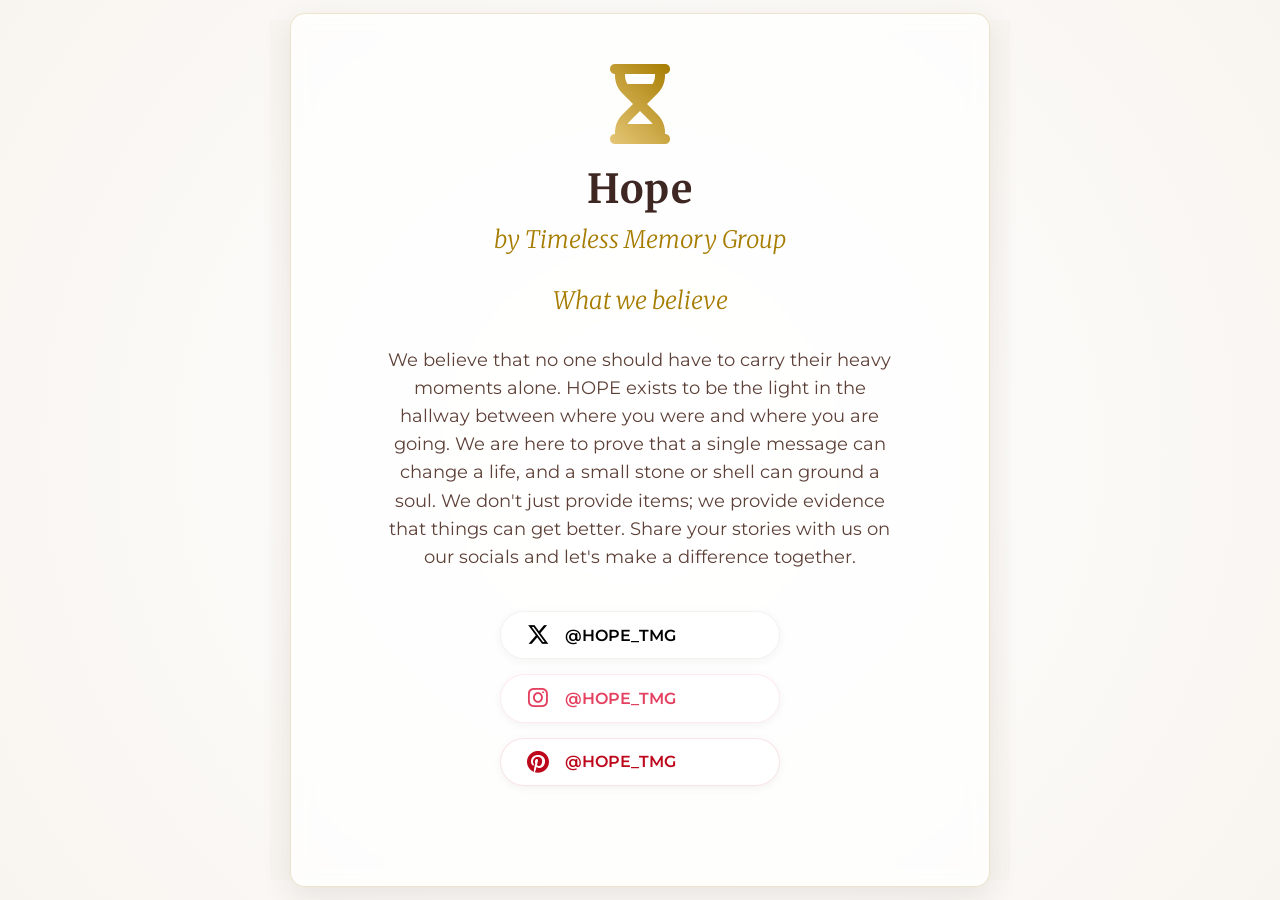
==== index.html @ baf40a37 "feat: uncomment Pinterest social media link." ====
<!DOCTYPE html>
<html lang="en">

<head>
    <meta charset="UTF-8">
    <meta name="viewport" content="width=device-width, initial-scale=1.0">
    <title>Timeless Memory Hope - Coming Soon</title>
    <link
        href="https://fonts.googleapis.com/css2?family=Merriweather:ital,wght@0,300;0,700;1,400&family=Montserrat:wght@300;400;600&display=swap"
        rel="stylesheet">
    <link rel="stylesheet" href="https://cdnjs.cloudflare.com/ajax/libs/font-awesome/6.5.1/css/all.min.css">

    <style>
        :root {
            /* Light Mode Color Palette (Default) */
            --gold-light: #e6c778;
            --gold-dark: #a67c00;
            --brown-deep: #3e2723;
            --bg-cream: #f8f5f0;
            --text-color: #5d4037;
            --card-bg: rgba(255, 255, 255, 0.8);
            --card-border: rgba(166, 124, 0, 0.2);
            --card-shadow: rgba(62, 39, 35, 0.1);
            --bg-gradient-center: #ffffff;
            --bg-gradient-outer: var(--bg-cream);
            --social-btn-bg: white;
            --social-btn-border: rgba(0, 0, 0, 0.05);
            --social-btn-shadow: rgba(0, 0, 0, 0.05);
            --x-twitter-color: #000000;
            --tiktok-color: #000000;
        }

        @media (prefers-color-scheme: dark) {
            :root {
                /* Dark Mode Color Palette */
                --gold-light: #e6c778;
                /* Keep gold lively */
                --gold-dark: #cfa015;
                /* Brighter gold for better contrast on dark */
                --brown-deep: #f8f5f0;
                /* Swap to cream for headings */
                --bg-cream: #121212;
                /* Deep dark background */
                --text-color: #d7ccc8;
                /* Softer light text for readability */
                --card-bg: rgba(30, 30, 30, 0.8);
                --card-border: rgba(230, 199, 120, 0.2);
                --card-shadow: rgba(0, 0, 0, 0.5);
                --bg-gradient-center: #1e1e1e;
                --bg-gradient-outer: #0a0a0a;
                --social-btn-bg: #222222;
                --social-btn-border: rgba(255, 255, 255, 0.1);
                --social-btn-shadow: rgba(0, 0, 0, 0.2);
                --x-twitter-color: #ffffff;
                --tiktok-color: #ffffff;
            }
        }

        * {
            margin: 0;
            padding: 0;
            box-sizing: border-box;
        }

        body,
        html {
            height: 100%;
            font-family: 'Montserrat', sans-serif;
            background-color: var(--bg-cream);
            /* A subtle, hopeful radial gradient background */
            background-image: radial-gradient(circle at center, var(--bg-gradient-center), var(--bg-gradient-outer));
            color: var(--text-color);
            display: flex;
            justify-content: center;
            align-items: center;
            text-align: center;
            padding: 20px;
        }

        /* Main container card */
        .container {
            max-width: 700px;
            width: 100%;
            padding: 50px 30px;
            background: var(--card-bg);
            border: 1px solid var(--card-border);
            border-radius: 15px;
            box-shadow: 0 10px 30px var(--card-shadow);
            backdrop-filter: blur(10px);
        }

        /* Logo Area Style */
        .logo-icon {
            font-size: 80px;
            /* Creating a gold gradient text effect for the icon */
            background: linear-gradient(45deg, var(--gold-light), var(--gold-dark));
            -webkit-background-clip: text;
            background-clip: text;
            -webkit-text-fill-color: transparent;
            margin-bottom: 20px;
            display: inline-block;
        }

        /* If using a real image instead of the font icon, style it like this: */
        .logo-image {
            max-width: 120px;
            height: auto;
            margin-bottom: 20px;
        }

        /* Main Title Style */
        h1 {
            font-family: 'Merriweather', serif;
            font-weight: 700;
            font-size: 2.5rem;
            color: var(--brown-deep);
            margin-bottom: 10px;
            letter-spacing: 1px;
        }

        /* "Work in Progress" subtitle */
        h2 {
            font-family: 'Merriweather', serif;
            font-weight: 300;
            font-style: italic;
            font-size: 1.5rem;
            color: var(--gold-dark);
            margin-bottom: 30px;
        }

        /* Descriptive paragraph */
        p.description {
            font-size: 1.1rem;
            line-height: 1.6;
            margin-bottom: 40px;
            max-width: 80%;
            margin-left: auto;
            margin-right: auto;
        }

        /* The Gold CTA Button */
        .cta-button {
            display: inline-block;
            text-decoration: none;
            padding: 15px 35px;
            font-family: 'Montserrat', sans-serif;
            font-weight: 600;
            text-transform: uppercase;
            letter-spacing: 1px;
            color: #fff;
            background: linear-gradient(to right, var(--gold-dark), var(--gold-light));
            border-radius: 50px;
            box-shadow: 0 5px 15px rgba(166, 124, 0, 0.4);
            transition: all 0.3s ease;
            border: none;
        }

        .cta-button:hover {
            transform: translateY(-3px);
            box-shadow: 0 8px 20px rgba(166, 124, 0, 0.6);
            background: linear-gradient(to right, var(--gold-light), var(--gold-dark));
        }

        /* Footer styles */
        .footer {
            margin-top: 50px;
            font-size: 0.85rem;
            color: var(--gold-dark);
            font-family: 'Merriweather', serif;
        }

        /* Responsive adjustments */
        @media (max-width: 768px) {
            .container {
                padding: 40px 25px;
            }

            p.description {
                max-width: 95%;
            }
        }

        @media (max-width: 480px) {
            h1 {
                font-size: 1.8rem;
            }

            h2 {
                font-size: 1.1rem;
                margin-bottom: 20px;
            }

            p.description {
                font-size: 1rem;
                max-width: 100%;
                margin-bottom: 30px;
            }

            .container {
                padding: 30px 15px;
            }

            .logo-icon {
                font-size: 60px;
                margin-bottom: 15px;
            }

            .social-links {
                width: 100%;
            }

            .social-links a {
                font-size: 0.95rem;
                padding: 12px 20px;
            }
        }

        @media (max-width: 350px) {
            h1 {
                font-size: 1.6rem;
            }

            p.description {
                font-size: 0.95rem;
            }

            .social-links a {
                gap: 10px;
                padding: 10px 15px;
            }
        }

        /* Social Media Styles */
        .social-links {
            margin-top: 30px;
            display: flex;
            flex-direction: column;
            align-items: center;
            gap: 15px;
        }

        .social-links a {
            text-decoration: none;
            display: flex;
            align-items: center;
            gap: 15px;
            transition: all 0.3s ease;
            font-size: 1rem;
            font-weight: 600;
            padding: 12px 25px;
            border-radius: 50px;
            width: 100%;
            max-width: 280px;
            border: 1px solid var(--social-btn-border);
            background: var(--social-btn-bg);
            box-shadow: 0 2px 10px var(--social-btn-shadow);
            box-sizing: border-box;
        }

        .social-links a i {
            font-size: 1.4rem;
            width: 24px;
            text-align: center;
        }

        /* Official Brand Colors */
        .social-links a.x-twitter {
            color: var(--x-twitter-color);
            border-color: var(--social-btn-border);
        }

        .social-links a.instagram {
            color: #E4405F;
            border-color: rgba(228, 64, 95, 0.1);
        }

        .social-links a.facebook {
            color: #1877F2;
            border-color: rgba(24, 119, 242, 0.1);
        }

        .social-links a.tiktok {
            color: var(--tiktok-color);
            border-color: var(--social-btn-border);
        }

        .social-links a.pinterest {
            color: #BD081C;
            border-color: rgba(189, 8, 28, 0.1);
        }

        .social-links a:hover {
            transform: translateX(10px);
            box-shadow: 0 5px 15px var(--card-shadow);
            filter: brightness(0.95);
        }
    </style>
</head>

<body>

    <div class="container">
        <header>
            <i class="fa-solid fa-hourglass-half logo-icon"></i>

            <h1>Hope</h1>
            <h2>by Timeless Memory Group</h2>
        </header>

        <main>
            <h2>What we believe</h2>
            <p class="description">
                We believe that no one should have to carry their heavy moments alone. HOPE exists to be the light in
                the hallway between where you were and where you are going. We are here to prove that a single message
                can change a life, and a small stone or shell can ground a soul. We don't just provide items; we provide
                evidence
                that things can get better. Share your stories with us on our socials and let's make a difference
                together.
            </p>

            <div class="social-links">
                <a href="https://x.com/HOPE_TMG" target="_blank" title="Follow us on X" class="x-twitter">
                    <i class="fa-brands fa-x-twitter"></i>
                    <span>@HOPE_TMG</span>
                </a>
                <a href="https://instagram.com/HOPE_TMG" target="_blank" title="Follow us on Instagram"
                    class="instagram">
                    <i class="fa-brands fa-instagram"></i>
                    <span>@HOPE_TMG</span>
                </a>
                <!-- <a href="https://facebook.com/HOPE_TMG" target="_blank" title="Follow us on Facebook" class="facebook">
                    <i class="fa-brands fa-facebook"></i>
                    <span>@HOPE_TMG</span>
                </a> -->
                <!-- <a href="https://www.tiktok.com/@HOPE_TMG" target="_blank" title="Follow us on TikTok" class="tiktok">
                    <i class="fa-brands fa-tiktok"></i>
                    <span>@HOPE_TMG</span>
                </a> -->
                <a href="https://pinterest.com/HOPE_TMG" target="_blank" title="Follow us on Pinterest"
                    class="pinterest">
                    <i class="fa-brands fa-pinterest"></i>
                    <span>@HOPE_TMG</span>
                </a>
            </div>

            <!--             <a href="https://hope.tmshort.link" class="cta-button" target="_blank">
                Visit hope.tmshort.link
            </a> -->
        </main>

        <footer class="footer">
            <!-- <p>by Timeless Memory Group</p> -->
        </footer>
    </div>

</body>

</html>
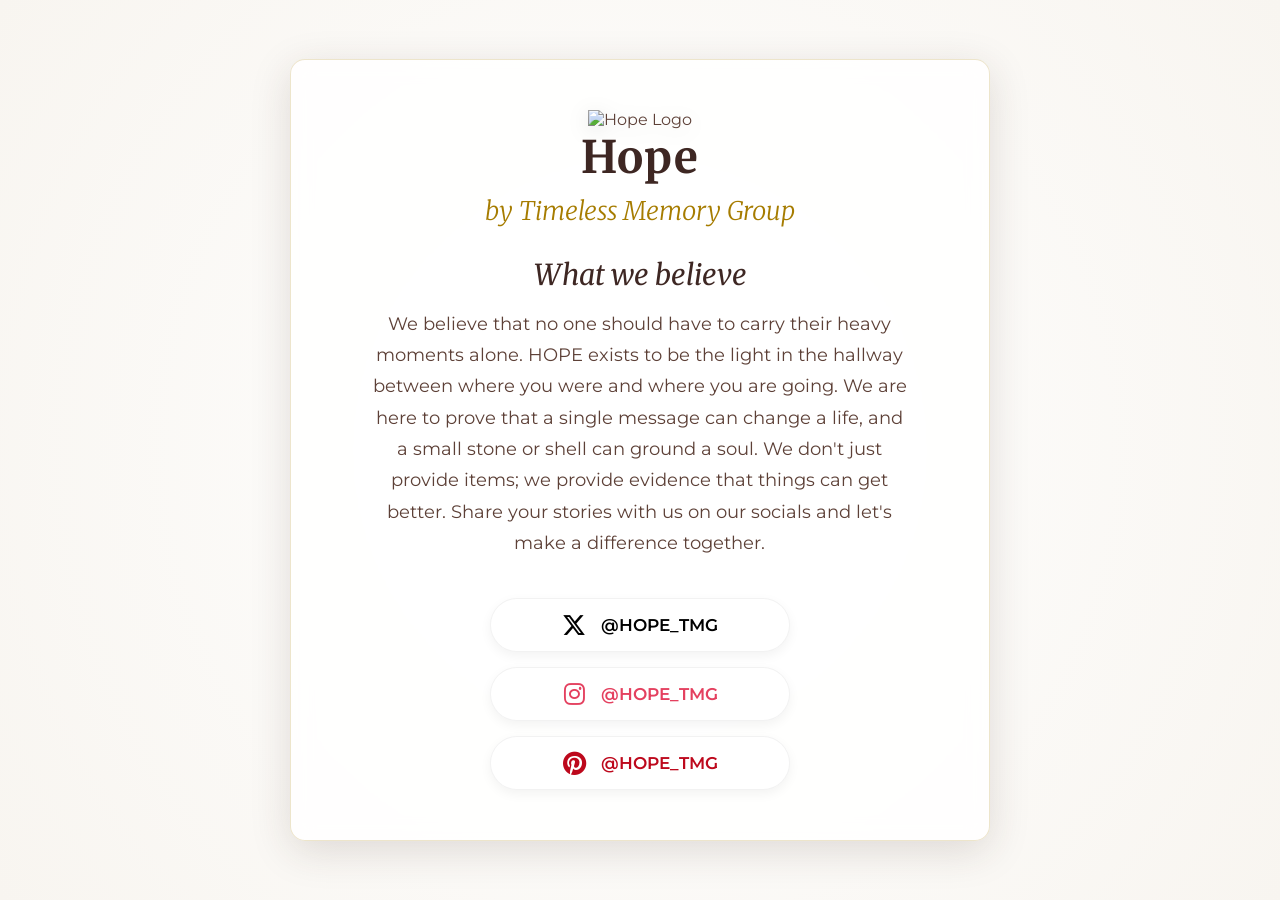
==== commit 5bcbae72: "feat(setup): add long path enable script and update troubleshooting docs" ====
--- a/index.html
+++ b/index.html
@@ -1,358 +1,95 @@
-<!DOCTYPE html>
-<html lang="en">
-
-<head>
-    <meta charset="UTF-8">
-    <meta name="viewport" content="width=device-width, initial-scale=1.0">
-    <title>Timeless Memory Hope - Coming Soon</title>
-    <link
-        href="https://fonts.googleapis.com/css2?family=Merriweather:ital,wght@0,300;0,700;1,400&family=Montserrat:wght@300;400;600&display=swap"
-        rel="stylesheet">
-    <link rel="stylesheet" href="https://cdnjs.cloudflare.com/ajax/libs/font-awesome/6.5.1/css/all.min.css">
-
-    <style>
-        :root {
-            /* Light Mode Color Palette (Default) */
-            --gold-light: #e6c778;
-            --gold-dark: #a67c00;
-            --brown-deep: #3e2723;
-            --bg-cream: #f8f5f0;
-            --text-color: #5d4037;
-            --card-bg: rgba(255, 255, 255, 0.8);
-            --card-border: rgba(166, 124, 0, 0.2);
-            --card-shadow: rgba(62, 39, 35, 0.1);
-            --bg-gradient-center: #ffffff;
-            --bg-gradient-outer: var(--bg-cream);
-            --social-btn-bg: white;
-            --social-btn-border: rgba(0, 0, 0, 0.05);
-            --social-btn-shadow: rgba(0, 0, 0, 0.05);
-            --x-twitter-color: #000000;
-            --tiktok-color: #000000;
-        }
-
-        @media (prefers-color-scheme: dark) {
-            :root {
-                /* Dark Mode Color Palette */
-                --gold-light: #e6c778;
-                /* Keep gold lively */
-                --gold-dark: #cfa015;
-                /* Brighter gold for better contrast on dark */
-                --brown-deep: #f8f5f0;
-                /* Swap to cream for headings */
-                --bg-cream: #121212;
-                /* Deep dark background */
-                --text-color: #d7ccc8;
-                /* Softer light text for readability */
-                --card-bg: rgba(30, 30, 30, 0.8);
-                --card-border: rgba(230, 199, 120, 0.2);
-                --card-shadow: rgba(0, 0, 0, 0.5);
-                --bg-gradient-center: #1e1e1e;
-                --bg-gradient-outer: #0a0a0a;
-                --social-btn-bg: #222222;
-                --social-btn-border: rgba(255, 255, 255, 0.1);
-                --social-btn-shadow: rgba(0, 0, 0, 0.2);
-                --x-twitter-color: #ffffff;
-                --tiktok-color: #ffffff;
-            }
-        }
-
-        * {
-            margin: 0;
-            padding: 0;
-            box-sizing: border-box;
-        }
-
-        body,
-        html {
-            height: 100%;
-            font-family: 'Montserrat', sans-serif;
-            background-color: var(--bg-cream);
-            /* A subtle, hopeful radial gradient background */
-            background-image: radial-gradient(circle at center, var(--bg-gradient-center), var(--bg-gradient-outer));
-            color: var(--text-color);
-            display: flex;
-            justify-content: center;
-            align-items: center;
-            text-align: center;
-            padding: 20px;
-        }
-
-        /* Main container card */
-        .container {
-            max-width: 700px;
-            width: 100%;
-            padding: 50px 30px;
-            background: var(--card-bg);
-            border: 1px solid var(--card-border);
-            border-radius: 15px;
-            box-shadow: 0 10px 30px var(--card-shadow);
-            backdrop-filter: blur(10px);
-        }
-
-        /* Logo Area Style */
-        .logo-icon {
-            font-size: 80px;
-            /* Creating a gold gradient text effect for the icon */
-            background: linear-gradient(45deg, var(--gold-light), var(--gold-dark));
-            -webkit-background-clip: text;
-            background-clip: text;
-            -webkit-text-fill-color: transparent;
-            margin-bottom: 20px;
-            display: inline-block;
-        }
-
-        /* If using a real image instead of the font icon, style it like this: */
-        .logo-image {
-            max-width: 120px;
-            height: auto;
-            margin-bottom: 20px;
-        }
-
-        /* Main Title Style */
-        h1 {
-            font-family: 'Merriweather', serif;
-            font-weight: 700;
-            font-size: 2.5rem;
-            color: var(--brown-deep);
-            margin-bottom: 10px;
-            letter-spacing: 1px;
-        }
-
-        /* "Work in Progress" subtitle */
-        h2 {
-            font-family: 'Merriweather', serif;
-            font-weight: 300;
-            font-style: italic;
-            font-size: 1.5rem;
-            color: var(--gold-dark);
-            margin-bottom: 30px;
-        }
-
-        /* Descriptive paragraph */
-        p.description {
-            font-size: 1.1rem;
-            line-height: 1.6;
-            margin-bottom: 40px;
-            max-width: 80%;
-            margin-left: auto;
-            margin-right: auto;
-        }
-
-        /* The Gold CTA Button */
-        .cta-button {
-            display: inline-block;
-            text-decoration: none;
-            padding: 15px 35px;
-            font-family: 'Montserrat', sans-serif;
-            font-weight: 600;
-            text-transform: uppercase;
-            letter-spacing: 1px;
-            color: #fff;
-            background: linear-gradient(to right, var(--gold-dark), var(--gold-light));
-            border-radius: 50px;
-            box-shadow: 0 5px 15px rgba(166, 124, 0, 0.4);
-            transition: all 0.3s ease;
-            border: none;
-        }
-
-        .cta-button:hover {
-            transform: translateY(-3px);
-            box-shadow: 0 8px 20px rgba(166, 124, 0, 0.6);
-            background: linear-gradient(to right, var(--gold-light), var(--gold-dark));
-        }
-
-        /* Footer styles */
-        .footer {
-            margin-top: 50px;
-            font-size: 0.85rem;
-            color: var(--gold-dark);
-            font-family: 'Merriweather', serif;
-        }
-
-        /* Responsive adjustments */
-        @media (max-width: 768px) {
-            .container {
-                padding: 40px 25px;
-            }
-
-            p.description {
-                max-width: 95%;
-            }
-        }
-
-        @media (max-width: 480px) {
-            h1 {
-                font-size: 1.8rem;
-            }
-
-            h2 {
-                font-size: 1.1rem;
-                margin-bottom: 20px;
-            }
-
-            p.description {
-                font-size: 1rem;
-                max-width: 100%;
-                margin-bottom: 30px;
-            }
-
-            .container {
-                padding: 30px 15px;
-            }
-
-            .logo-icon {
-                font-size: 60px;
-                margin-bottom: 15px;
-            }
-
-            .social-links {
-                width: 100%;
-            }
-
-            .social-links a {
-                font-size: 0.95rem;
-                padding: 12px 20px;
-            }
-        }
-
-        @media (max-width: 350px) {
-            h1 {
-                font-size: 1.6rem;
-            }
-
-            p.description {
-                font-size: 0.95rem;
-            }
-
-            .social-links a {
-                gap: 10px;
-                padding: 10px 15px;
-            }
-        }
-
-        /* Social Media Styles */
-        .social-links {
-            margin-top: 30px;
-            display: flex;
-            flex-direction: column;
-            align-items: center;
-            gap: 15px;
-        }
-
-        .social-links a {
-            text-decoration: none;
-            display: flex;
-            align-items: center;
-            gap: 15px;
-            transition: all 0.3s ease;
-            font-size: 1rem;
-            font-weight: 600;
-            padding: 12px 25px;
-            border-radius: 50px;
-            width: 100%;
-            max-width: 280px;
-            border: 1px solid var(--social-btn-border);
-            background: var(--social-btn-bg);
-            box-shadow: 0 2px 10px var(--social-btn-shadow);
-            box-sizing: border-box;
-        }
-
-        .social-links a i {
-            font-size: 1.4rem;
-            width: 24px;
-            text-align: center;
-        }
-
-        /* Official Brand Colors */
-        .social-links a.x-twitter {
-            color: var(--x-twitter-color);
-            border-color: var(--social-btn-border);
-        }
-
-        .social-links a.instagram {
-            color: #E4405F;
-            border-color: rgba(228, 64, 95, 0.1);
-        }
-
-        .social-links a.facebook {
-            color: #1877F2;
-            border-color: rgba(24, 119, 242, 0.1);
-        }
-
-        .social-links a.tiktok {
-            color: var(--tiktok-color);
-            border-color: var(--social-btn-border);
-        }
-
-        .social-links a.pinterest {
-            color: #BD081C;
-            border-color: rgba(189, 8, 28, 0.1);
-        }
-
-        .social-links a:hover {
-            transform: translateX(10px);
-            box-shadow: 0 5px 15px var(--card-shadow);
-            filter: brightness(0.95);
-        }
-    </style>
-</head>
-
-<body>
-
-    <div class="container">
-        <header>
-            <i class="fa-solid fa-hourglass-half logo-icon"></i>
-
-            <h1>Hope</h1>
-            <h2>by Timeless Memory Group</h2>
-        </header>
-
-        <main>
-            <h2>What we believe</h2>
-            <p class="description">
-                We believe that no one should have to carry their heavy moments alone. HOPE exists to be the light in
-                the hallway between where you were and where you are going. We are here to prove that a single message
-                can change a life, and a small stone or shell can ground a soul. We don't just provide items; we provide
-                evidence
-                that things can get better. Share your stories with us on our socials and let's make a difference
-                together.
-            </p>
-
-            <div class="social-links">
-                <a href="https://x.com/HOPE_TMG" target="_blank" title="Follow us on X" class="x-twitter">
-                    <i class="fa-brands fa-x-twitter"></i>
-                    <span>@HOPE_TMG</span>
-                </a>
-                <a href="https://instagram.com/HOPE_TMG" target="_blank" title="Follow us on Instagram"
-                    class="instagram">
-                    <i class="fa-brands fa-instagram"></i>
-                    <span>@HOPE_TMG</span>
-                </a>
-                <!-- <a href="https://facebook.com/HOPE_TMG" target="_blank" title="Follow us on Facebook" class="facebook">
-                    <i class="fa-brands fa-facebook"></i>
-                    <span>@HOPE_TMG</span>
-                </a> -->
-                <!-- <a href="https://www.tiktok.com/@HOPE_TMG" target="_blank" title="Follow us on TikTok" class="tiktok">
-                    <i class="fa-brands fa-tiktok"></i>
-                    <span>@HOPE_TMG</span>
-                </a> -->
-                <a href="https://pinterest.com/HOPE_TMG" target="_blank" title="Follow us on Pinterest"
-                    class="pinterest">
-                    <i class="fa-brands fa-pinterest"></i>
-                    <span>@HOPE_TMG</span>
-                </a>
-            </div>
-
-            <!--             <a href="https://hope.tmshort.link" class="cta-button" target="_blank">
-                Visit hope.tmshort.link
-            </a> -->
-        </main>
-
-        <footer class="footer">
-            <!-- <p>by Timeless Memory Group</p> -->
-        </footer>
-    </div>
-
-</body>
-
+<!DOCTYPE html>
+<html lang="en">
+
+<head>
+    <meta charset="UTF-8">
+    <meta name="viewport" content="width=device-width, initial-scale=1.0">
+    <title>Hope by Timeless Memory Group</title>
+    
+    <!-- SEO Meta Tags -->
+    <meta name="description" content="HOPE exists to be the light in the hallway between where you were and where you are going. We provide evidence that things can get better. share your stories with us.">
+    <meta name="keywords" content="hope, timeless memory group, mental health support, spreading hope, community, inspiration">
+    <meta name="author" content="Timeless Memory Group">
+    <link rel="canonical" href="https://hope.timelessmemorygroup.com/">
+    
+    <!-- Open Graph / Facebook -->
+    <meta property="og:type" content="website">
+    <meta property="og:url" content="https://hope.timelessmemorygroup.com/">
+    <meta property="og:title" content="Hope by Timeless Memory Group">
+    <meta property="og:description" content="No one should have to carry their heavy moments alone. HOPE exists to be the light in the hallway.">
+    <meta property="og:image" content="TM_HOPE_ICON_TRANSPARENT.png">
+
+    <!-- Twitter -->
+    <meta property="twitter:card" content="summary_large_image">
+    <meta property="twitter:url" content="https://hope.timelessmemorygroup.com/">
+    <meta property="twitter:title" content="Hope by Timeless Memory Group">
+    <meta property="twitter:description" content="No one should have to carry their heavy moments alone. HOPE exists to be the light in the hallway.">
+    <meta property="twitter:image" content="TM_HOPE_ICON_TRANSPARENT.png">
+
+    <!-- Google tag (gtag.js) - Analytics -->
+    <script async src="https://www.googletagmanager.com/gtag/js?id=G-XXXXXXXXXX"></script>
+    <script>
+      window.dataLayer = window.dataLayer || [];
+      function gtag(){dataLayer.push(arguments);}
+      gtag('js', new Date());
+
+      gtag('config', 'G-XXXXXXXXXX');
+    </script>
+    <!-- Use the specific image as the favicon -->
+    <link rel="icon" type="image/png" href="TM_HOPE_ICON_TRANSPARENT.png">
+
+    <link href="https://fonts.googleapis.com/css2?family=Merriweather:ital,wght@0,300;0,700;1,400&family=Montserrat:wght@300;400;600&display=swap" rel="stylesheet">
+    <link rel="stylesheet" href="https://cdnjs.cloudflare.com/ajax/libs/font-awesome/6.5.1/css/all.min.css">
+
+    <!-- Styles are now completely separated into style.css -->
+    <link rel="stylesheet" href="style.css">
+</head>
+
+<body>
+
+    <div class="container fade-in">
+        <header>
+            <!-- Replace the old icon with the new specific image -->
+            <img src="TM_HOPE_ICON_TRANSPARENT.png" alt="Hope Logo" class="logo-image">
+
+            <h1>Hope</h1>
+            <h2>by <a href="https://timelessmemory.group" target="_blank" class="tmg-link">Timeless Memory Group</a></h2>
+        </header>
+
+        <main>
+            <h2>What we believe</h2>
+            <p class="description">
+                We believe that no one should have to carry their heavy moments alone. HOPE exists to be the light in
+                the hallway between where you were and where you are going. We are here to prove that a single message
+                can change a life, and a small stone or shell can ground a soul. We don't just provide items; we provide
+                evidence that things can get better. Share your stories with us on our socials and let's make a difference
+                together.
+            </p>
+
+            <div class="social-links">
+                <a href="https://x.com/HOPE_TMG" target="_blank" title="Follow us on X" class="x-twitter">
+                    <i class="fa-brands fa-x-twitter"></i>
+                    <span>@HOPE_TMG</span>
+                </a>
+                <a href="https://instagram.com/HOPE_TMG" target="_blank" title="Follow us on Instagram" class="instagram">
+                    <i class="fa-brands fa-instagram"></i>
+                    <span>@HOPE_TMG</span>
+                </a>
+                <a href="https://pinterest.com/HOPE_TMG" target="_blank" title="Follow us on Pinterest" class="pinterest">
+                    <i class="fa-brands fa-pinterest"></i>
+                    <span>@HOPE_TMG</span>
+                </a>
+            </div>
+        </main>
+
+        <footer class="footer">
+            <!-- <p>by Timeless Memory Group</p> -->
+        </footer>
+    </div>
+
+    <!-- Javascript behaviour has been separated to script.js -->
+    <script src="script.js"></script>
+
+</body>
+
 </html>
--- a/style.css
+++ b/style.css
@@ -0,0 +1,288 @@
+:root {
+    /* Light Mode Color Palette (Default) */
+    --gold-light: #e6c778;
+    --gold-dark: #a67c00;
+    --brown-deep: #3e2723;
+    --bg-cream: #f8f5f0;
+    --text-color: #5d4037;
+    --card-bg: rgba(255, 255, 255, 0.85);
+    --card-border: rgba(166, 124, 0, 0.2);
+    --card-shadow: rgba(62, 39, 35, 0.15);
+    --bg-gradient-center: #ffffff;
+    --bg-gradient-outer: var(--bg-cream);
+    --social-btn-bg: white;
+    --social-btn-border: rgba(0, 0, 0, 0.05);
+    --social-btn-shadow: rgba(0, 0, 0, 0.05);
+    --x-twitter-color: #000000;
+    --logo-filter: drop-shadow(0 4px 10px rgba(0, 0, 0, 0.1));
+}
+
+@media (prefers-color-scheme: dark) {
+    :root {
+        /* Dark Mode Color Palette */
+        --gold-light: #e6c778;
+        --gold-dark: #cfa015;
+        --brown-deep: #f8f5f0;
+        --bg-cream: #121212;
+        --text-color: #d7ccc8;
+        --card-bg: rgba(30, 30, 30, 0.85);
+        --card-border: rgba(230, 199, 120, 0.2);
+        --card-shadow: rgba(0, 0, 0, 0.5);
+        --bg-gradient-center: #1e1e1e;
+        --bg-gradient-outer: #0a0a0a;
+        --social-btn-bg: #222222;
+        --social-btn-border: rgba(255, 255, 255, 0.1);
+        --social-btn-shadow: rgba(0, 0, 0, 0.3);
+        --x-twitter-color: #ffffff;
+        
+        /* Make the transparent golden icon pop against dark backgrounds without a boarder */
+        --logo-filter: drop-shadow(0 0 15px rgba(230, 199, 120, 0.35)) brightness(1.1);
+    }
+}
+
+* {
+    margin: 0;
+    padding: 0;
+    box-sizing: border-box;
+}
+
+body,
+html {
+    min-height: 100%;
+    font-family: 'Montserrat', sans-serif;
+    background-color: var(--bg-cream);
+    /* A subtle, hopeful radial gradient background */
+    background-image: radial-gradient(circle at center, var(--bg-gradient-center), var(--bg-gradient-outer));
+    color: var(--text-color);
+    display: flex;
+    justify-content: center;
+    align-items: center;
+    text-align: center;
+    padding: 20px;
+    background-attachment: fixed;
+}
+
+/* Main container card */
+.container {
+    max-width: 700px;
+    width: 100%;
+    padding: 50px 30px;
+    background: var(--card-bg);
+    border: 1px solid var(--card-border);
+    border-radius: 15px;
+    box-shadow: 0 10px 40px var(--card-shadow);
+    backdrop-filter: blur(10px);
+    transition: transform 0.3s ease, box-shadow 0.3s ease;
+}
+
+.container:hover {
+    box-shadow: 0 15px 50px var(--card-shadow);
+}
+
+/* Logo Image Style */
+.logo-image {
+    max-width: 480px;
+    width: 100%;
+    height: auto;
+    margin-bottom: -40px;
+    border: none;
+    border-radius: 0; /* strip the border */
+    filter: var(--logo-filter);
+    transition: transform 0.5s cubic-bezier(0.175, 0.885, 0.32, 1.275);
+}
+
+.logo-image:hover {
+    transform: scale(1.05) rotate(2deg);
+}
+
+/* Main Title Style */
+h1 {
+    font-family: 'Merriweather', serif;
+    font-weight: 700;
+    font-size: 2.8rem;
+    color: var(--brown-deep);
+    margin-bottom: 10px;
+    letter-spacing: 1px;
+}
+
+/* Subtitle */
+h2 {
+    font-family: 'Merriweather', serif;
+    font-weight: 300;
+    font-style: italic;
+    font-size: 1.6rem;
+    color: var(--gold-dark);
+    margin-bottom: 30px;
+}
+
+/* Link in subtitle */
+.tmg-link {
+    color: inherit;
+    text-decoration: none;
+    transition: color 0.3s ease, filter 0.3s ease;
+}
+
+.tmg-link:hover {
+    color: var(--gold-light);
+    filter: brightness(1.2);
+    text-decoration: underline;
+}
+
+/* Section Title */
+main h2 {
+    font-size: 1.8rem;
+    color: var(--brown-deep);
+    font-weight: 400;
+    margin-bottom: 15px;
+}
+
+/* Descriptive paragraph */
+p.description {
+    font-size: 1.15rem;
+    line-height: 1.7;
+    margin-bottom: 40px;
+    max-width: 85%;
+    margin-left: auto;
+    margin-right: auto;
+}
+
+/* Responsive adjustments */
+@media (max-width: 768px) {
+    .container {
+        padding: 40px 25px;
+    }
+
+    h1 {
+        font-size: 2.4rem;
+    }
+
+    p.description {
+        max-width: 95%;
+        font-size: 1.05rem;
+    }
+
+    .logo-image {
+        max-width: 420px;
+    }
+}
+
+@media (max-width: 480px) {
+    h1 {
+        font-size: 2rem;
+    }
+
+    h2 {
+        font-size: 1.2rem;
+        margin-bottom: 20px;
+    }
+
+    p.description {
+        font-size: 1rem;
+        max-width: 100%;
+        margin-bottom: 30px;
+    }
+
+    .container {
+        padding: 30px 15px;
+    }
+
+    .logo-image {
+        max-width: 360px;
+        margin-bottom: -30px;
+    }
+
+    .social-links {
+        width: 100%;
+    }
+
+    .social-links a {
+        font-size: 0.95rem;
+        padding: 12px 20px;
+    }
+}
+
+@media (max-width: 350px) {
+    h1 {
+        font-size: 1.7rem;
+    }
+
+    p.description {
+        font-size: 0.95rem;
+    }
+
+    .social-links a {
+        gap: 10px;
+        padding: 10px 15px;
+    }
+}
+
+/* Social Media Styles */
+.social-links {
+    margin-top: 30px;
+    display: flex;
+    flex-direction: column;
+    align-items: center;
+    gap: 15px;
+}
+
+.social-links a {
+    text-decoration: none;
+    display: flex;
+    align-items: center;
+    justify-content: center;
+    gap: 15px;
+    transition: all 0.3s cubic-bezier(0.25, 0.8, 0.25, 1);
+    font-size: 1.05rem;
+    font-weight: 600;
+    padding: 14px 28px;
+    border-radius: 50px;
+    width: 100%;
+    max-width: 300px;
+    border: 1px solid var(--social-btn-border);
+    background: var(--social-btn-bg);
+    box-shadow: 0 4px 12px var(--social-btn-shadow);
+    box-sizing: border-box;
+}
+
+.social-links a i {
+    font-size: 1.5rem;
+    width: 24px;
+    text-align: center;
+    transition: transform 0.3s ease;
+}
+
+/* Official Brand Colors */
+.social-links a.x-twitter {
+    color: var(--x-twitter-color);
+}
+
+.social-links a.instagram {
+    color: #E4405F;
+}
+
+.social-links a.pinterest {
+    color: #BD081C;
+}
+
+/* Prevent default transition conflict with hover */
+.social-links a:hover {
+    transform: translateY(-4px) !important;
+    box-shadow: 0 8px 20px var(--card-shadow) !important;
+    border-color: var(--gold-light) !important;
+}
+
+.social-links a:hover i {
+    transform: scale(1.15);
+}
+
+/* Initial styling for JS animations */
+.fade-in {
+    opacity: 0;
+    transform: translateY(20px);
+    transition: opacity 0.8s ease-out, transform 0.8s ease-out;
+}
+
+.fade-in.visible {
+    opacity: 1;
+    transform: translateY(0);
+}
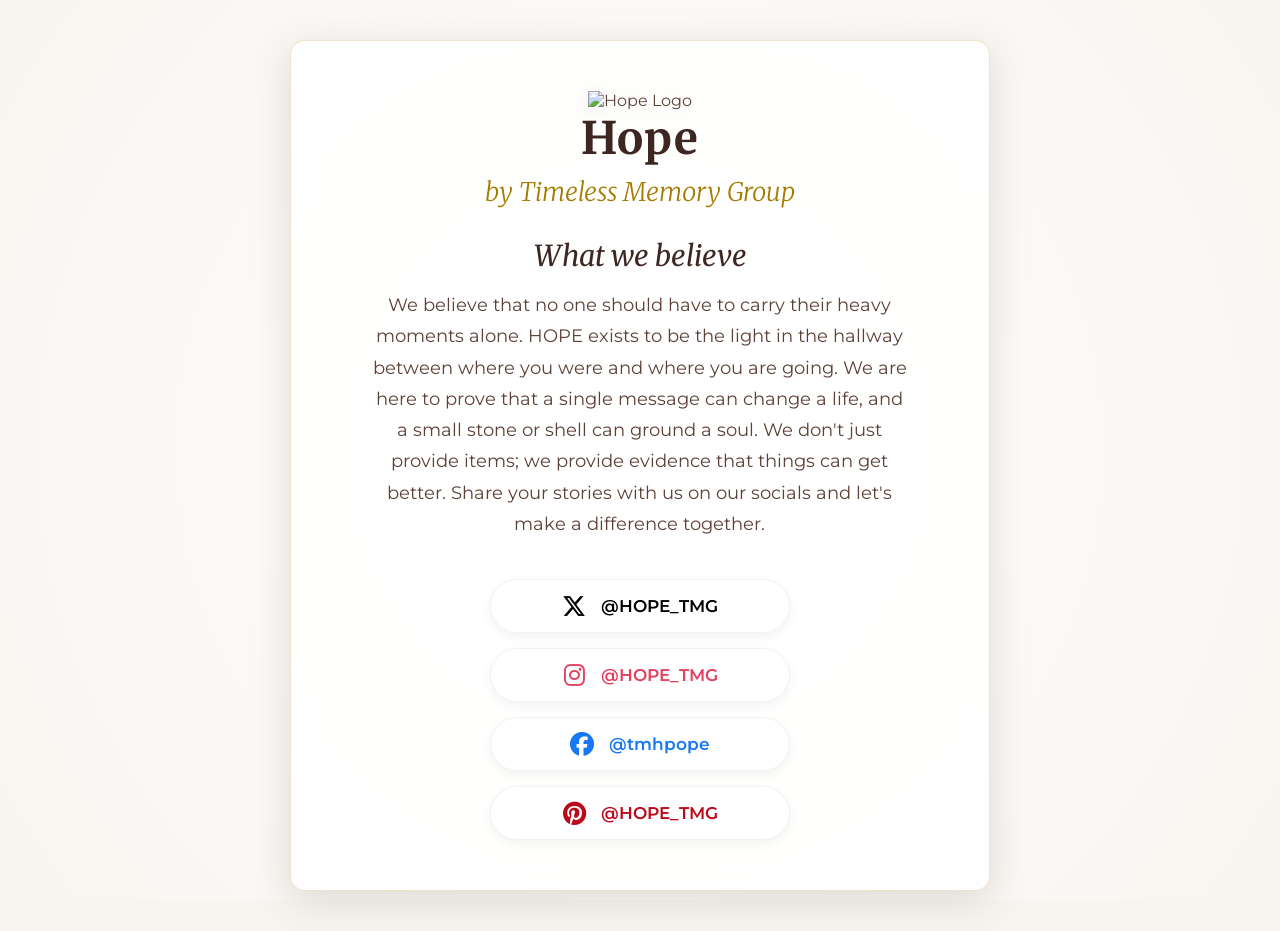
==== commit 5b74d214: "updated facebook" ====
--- a/index.html
+++ b/index.html
@@ -27,13 +27,13 @@
     <meta property="twitter:image" content="TM_HOPE_ICON_TRANSPARENT.png">
 
     <!-- Google tag (gtag.js) - Analytics -->
-    <script async src="https://www.googletagmanager.com/gtag/js?id=G-XXXXXXXXXX"></script>
+    <script async src="https://www.googletagmanager.com/gtag/js?id=G-LEE1N5Y534"></script>
     <script>
       window.dataLayer = window.dataLayer || [];
       function gtag(){dataLayer.push(arguments);}
       gtag('js', new Date());
 
-      gtag('config', 'G-XXXXXXXXXX');
+      gtag('config', 'G-LEE1N5Y534');
     </script>
     <!-- Use the specific image as the favicon -->
     <link rel="icon" type="image/png" href="TM_HOPE_ICON_TRANSPARENT.png">
@@ -75,6 +75,10 @@
                     <i class="fa-brands fa-instagram"></i>
                     <span>@HOPE_TMG</span>
                 </a>
+                <a href="https://facebook.com/tmhpope" target="_blank" title="Follow us on Facebook" class="facebook">
+                    <i class="fa-brands fa-facebook"></i>
+                    <span>@tmhpope</span>
+                </a>
                 <a href="https://pinterest.com/HOPE_TMG" target="_blank" title="Follow us on Pinterest" class="pinterest">
                     <i class="fa-brands fa-pinterest"></i>
                     <span>@HOPE_TMG</span>
--- a/style.css
+++ b/style.css
@@ -264,6 +264,10 @@
     color: #BD081C;
 }
 
+.social-links a.facebook {
+    color: #1877F2;
+}
+
 /* Prevent default transition conflict with hover */
 .social-links a:hover {
     transform: translateY(-4px) !important;
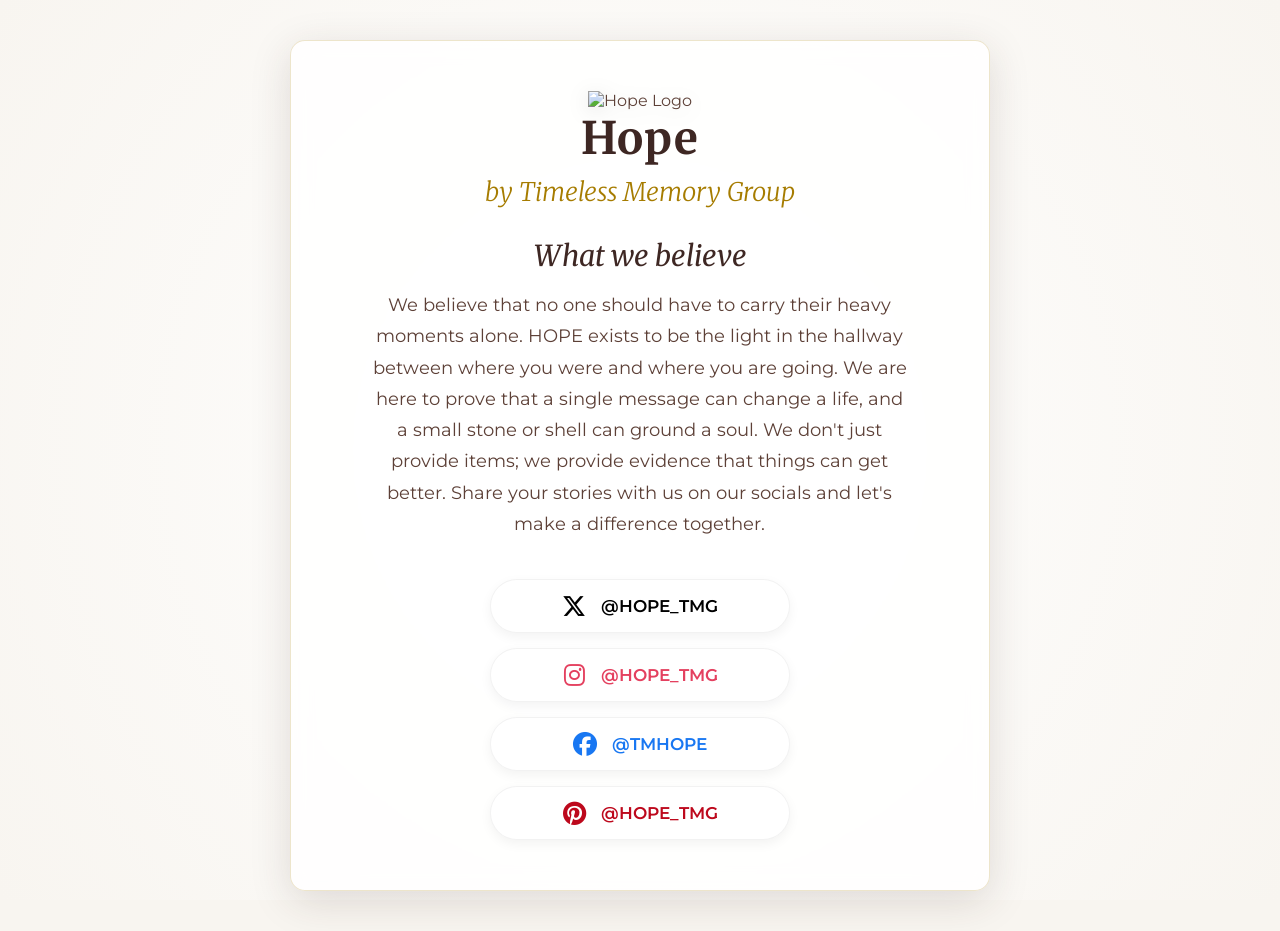
==== commit ae2220e4: "feat: Add Facebook social media link to `index.html` and apply its specific brand color in `style.cs" ====
--- a/index.html
+++ b/index.html
@@ -5,40 +5,46 @@
     <meta charset="UTF-8">
     <meta name="viewport" content="width=device-width, initial-scale=1.0">
     <title>Hope by Timeless Memory Group</title>
-    
+
     <!-- SEO Meta Tags -->
-    <meta name="description" content="HOPE exists to be the light in the hallway between where you were and where you are going. We provide evidence that things can get better. share your stories with us.">
-    <meta name="keywords" content="hope, timeless memory group, mental health support, spreading hope, community, inspiration">
+    <meta name="description"
+        content="HOPE exists to be the light in the hallway between where you were and where you are going. We provide evidence that things can get better. share your stories with us.">
+    <meta name="keywords"
+        content="hope, timeless memory group, mental health support, spreading hope, community, inspiration">
     <meta name="author" content="Timeless Memory Group">
     <link rel="canonical" href="https://hope.timelessmemorygroup.com/">
-    
+
     <!-- Open Graph / Facebook -->
     <meta property="og:type" content="website">
     <meta property="og:url" content="https://hope.timelessmemorygroup.com/">
     <meta property="og:title" content="Hope by Timeless Memory Group">
-    <meta property="og:description" content="No one should have to carry their heavy moments alone. HOPE exists to be the light in the hallway.">
+    <meta property="og:description"
+        content="No one should have to carry their heavy moments alone. HOPE exists to be the light in the hallway.">
     <meta property="og:image" content="TM_HOPE_ICON_TRANSPARENT.png">
 
     <!-- Twitter -->
     <meta property="twitter:card" content="summary_large_image">
     <meta property="twitter:url" content="https://hope.timelessmemorygroup.com/">
     <meta property="twitter:title" content="Hope by Timeless Memory Group">
-    <meta property="twitter:description" content="No one should have to carry their heavy moments alone. HOPE exists to be the light in the hallway.">
+    <meta property="twitter:description"
+        content="No one should have to carry their heavy moments alone. HOPE exists to be the light in the hallway.">
     <meta property="twitter:image" content="TM_HOPE_ICON_TRANSPARENT.png">
 
     <!-- Google tag (gtag.js) - Analytics -->
     <script async src="https://www.googletagmanager.com/gtag/js?id=G-LEE1N5Y534"></script>
     <script>
-      window.dataLayer = window.dataLayer || [];
-      function gtag(){dataLayer.push(arguments);}
-      gtag('js', new Date());
+        window.dataLayer = window.dataLayer || [];
+        function gtag() { dataLayer.push(arguments); }
+        gtag('js', new Date());
 
-      gtag('config', 'G-LEE1N5Y534');
+        gtag('config', 'G-LEE1N5Y534');
     </script>
     <!-- Use the specific image as the favicon -->
     <link rel="icon" type="image/png" href="TM_HOPE_ICON_TRANSPARENT.png">
 
-    <link href="https://fonts.googleapis.com/css2?family=Merriweather:ital,wght@0,300;0,700;1,400&family=Montserrat:wght@300;400;600&display=swap" rel="stylesheet">
+    <link
+        href="https://fonts.googleapis.com/css2?family=Merriweather:ital,wght@0,300;0,700;1,400&family=Montserrat:wght@300;400;600&display=swap"
+        rel="stylesheet">
     <link rel="stylesheet" href="https://cdnjs.cloudflare.com/ajax/libs/font-awesome/6.5.1/css/all.min.css">
 
     <!-- Styles are now completely separated into style.css -->
@@ -53,7 +59,8 @@
             <img src="TM_HOPE_ICON_TRANSPARENT.png" alt="Hope Logo" class="logo-image">
 
             <h1>Hope</h1>
-            <h2>by <a href="https://timelessmemory.group" target="_blank" class="tmg-link">Timeless Memory Group</a></h2>
+            <h2>by <a href="https://timelessmemory.group" target="_blank" class="tmg-link">Timeless Memory Group</a>
+            </h2>
         </header>
 
         <main>
@@ -62,7 +69,8 @@
                 We believe that no one should have to carry their heavy moments alone. HOPE exists to be the light in
                 the hallway between where you were and where you are going. We are here to prove that a single message
                 can change a life, and a small stone or shell can ground a soul. We don't just provide items; we provide
-                evidence that things can get better. Share your stories with us on our socials and let's make a difference
+                evidence that things can get better. Share your stories with us on our socials and let's make a
+                difference
                 together.
             </p>
 
@@ -71,15 +79,17 @@
                     <i class="fa-brands fa-x-twitter"></i>
                     <span>@HOPE_TMG</span>
                 </a>
-                <a href="https://instagram.com/HOPE_TMG" target="_blank" title="Follow us on Instagram" class="instagram">
+                <a href="https://instagram.com/HOPE_TMG" target="_blank" title="Follow us on Instagram"
+                    class="instagram">
                     <i class="fa-brands fa-instagram"></i>
                     <span>@HOPE_TMG</span>
                 </a>
-                <a href="https://facebook.com/tmhpope" target="_blank" title="Follow us on Facebook" class="facebook">
+                <a href="https://facebook.com/HOPETMGZA" target="_blank" title="Follow us on Facebook" class="facebook">
                     <i class="fa-brands fa-facebook"></i>
-                    <span>@tmhpope</span>
+                    <span>@TMHOPE</span>
                 </a>
-                <a href="https://pinterest.com/HOPE_TMG" target="_blank" title="Follow us on Pinterest" class="pinterest">
+                <a href="https://pinterest.com/HOPE_TMG" target="_blank" title="Follow us on Pinterest"
+                    class="pinterest">
                     <i class="fa-brands fa-pinterest"></i>
                     <span>@HOPE_TMG</span>
                 </a>
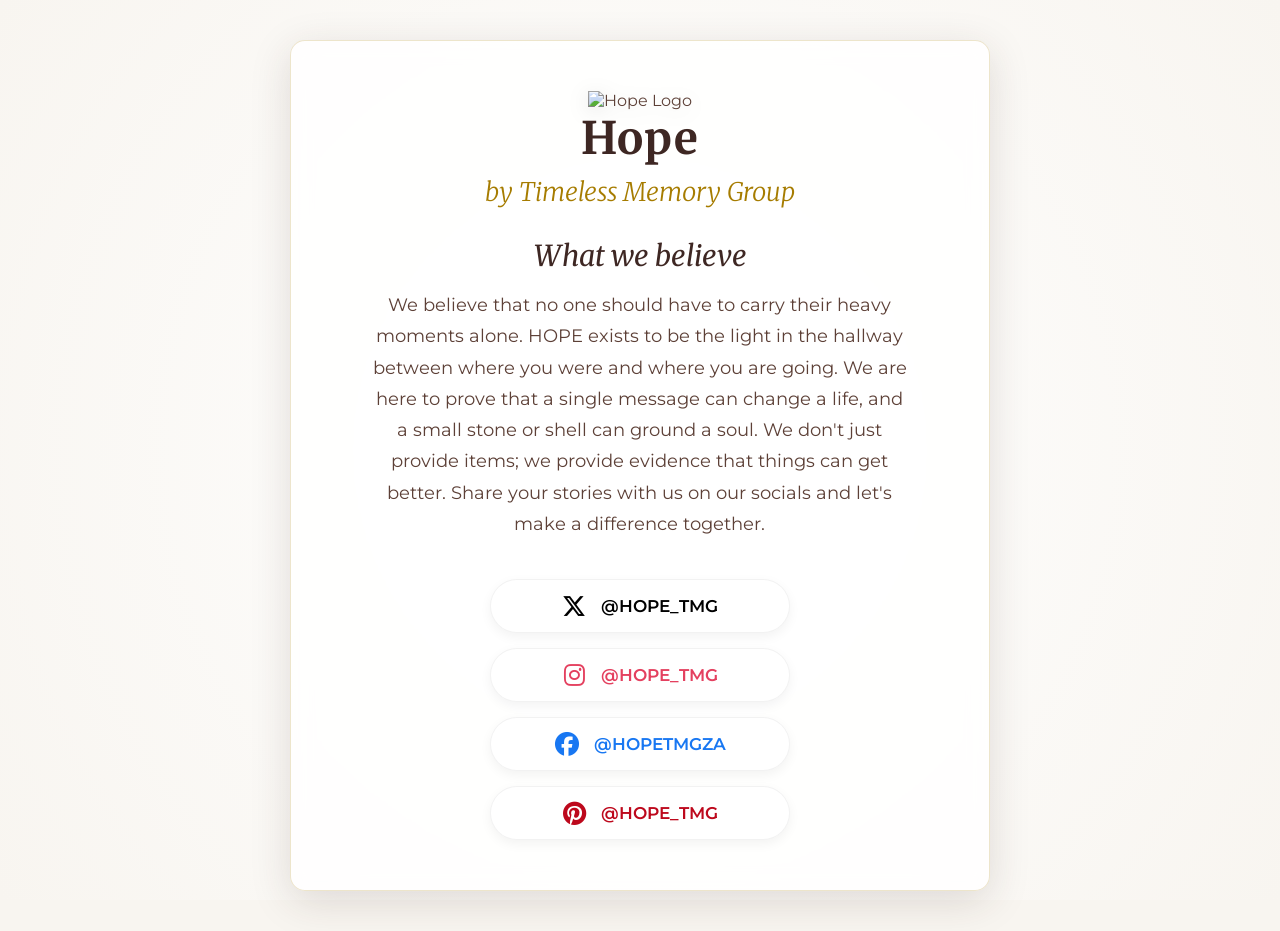
==== commit 44e7738e: "Fix: Update Facebook Facebook handle from `@TMHOPE` to `@HOPETMGZA`." ====
--- a/index.html
+++ b/index.html
@@ -86,7 +86,7 @@
                 </a>
                 <a href="https://facebook.com/HOPETMGZA" target="_blank" title="Follow us on Facebook" class="facebook">
                     <i class="fa-brands fa-facebook"></i>
-                    <span>@TMHOPE</span>
+                    <span>@HOPETMGZA</span>
                 </a>
                 <a href="https://pinterest.com/HOPE_TMG" target="_blank" title="Follow us on Pinterest"
                     class="pinterest">
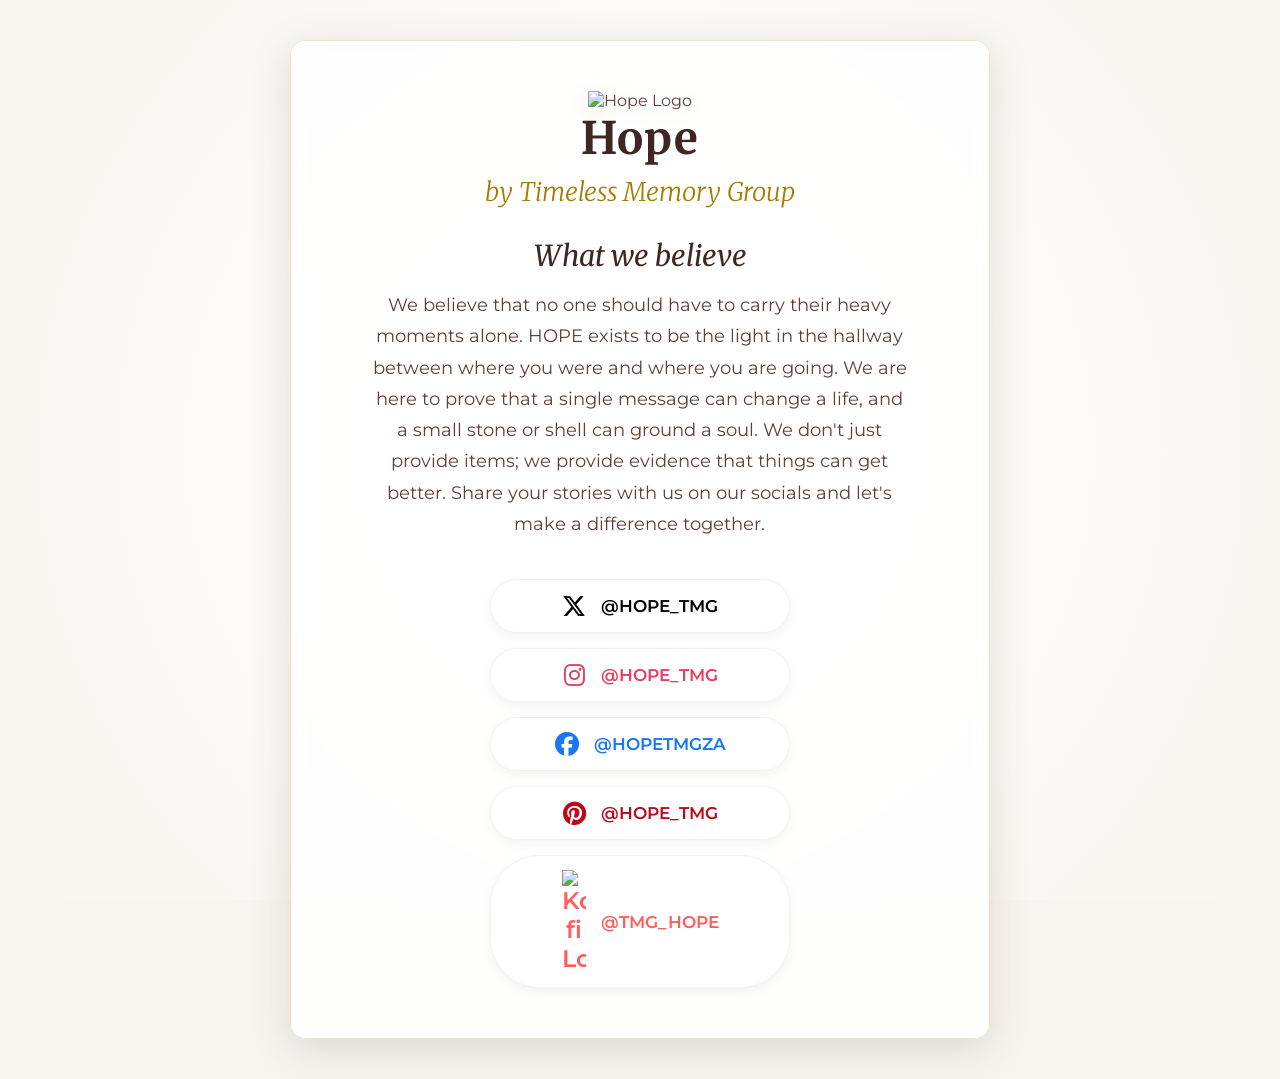
==== commit 393a11e0: "feat: Add Ko-fi social link to the social media section and apply its specific styling." ====
--- a/index.html
+++ b/index.html
@@ -93,6 +93,10 @@
                     <i class="fa-brands fa-pinterest"></i>
                     <span>@HOPE_TMG</span>
                 </a>
+                <a href="https://ko-fi.com/tmg_hope" target="_blank" title="Support us on Ko-fi" class="kofi">
+                    <img src="https://storage.ko-fi.com/cdn/brandasset/v2/kofi_symbol.png" alt="Ko-fi Logo" class="kofi-icon">
+                    <span>@TMG_HOPE</span>
+                </a>
             </div>
         </main>
 
--- a/style.css
+++ b/style.css
@@ -244,9 +244,11 @@
     box-sizing: border-box;
 }
 
-.social-links a i {
+.social-links a i,
+.social-links a img.kofi-icon {
     font-size: 1.5rem;
     width: 24px;
+    height: auto;
     text-align: center;
     transition: transform 0.3s ease;
 }
@@ -260,12 +262,16 @@
     color: #E4405F;
 }
 
+.social-links a.facebook {
+    color: #1877F2;
+}
+
 .social-links a.pinterest {
     color: #BD081C;
 }
 
-.social-links a.facebook {
-    color: #1877F2;
+.social-links a.kofi {
+    color: #FF5E5B;
 }
 
 /* Prevent default transition conflict with hover */
